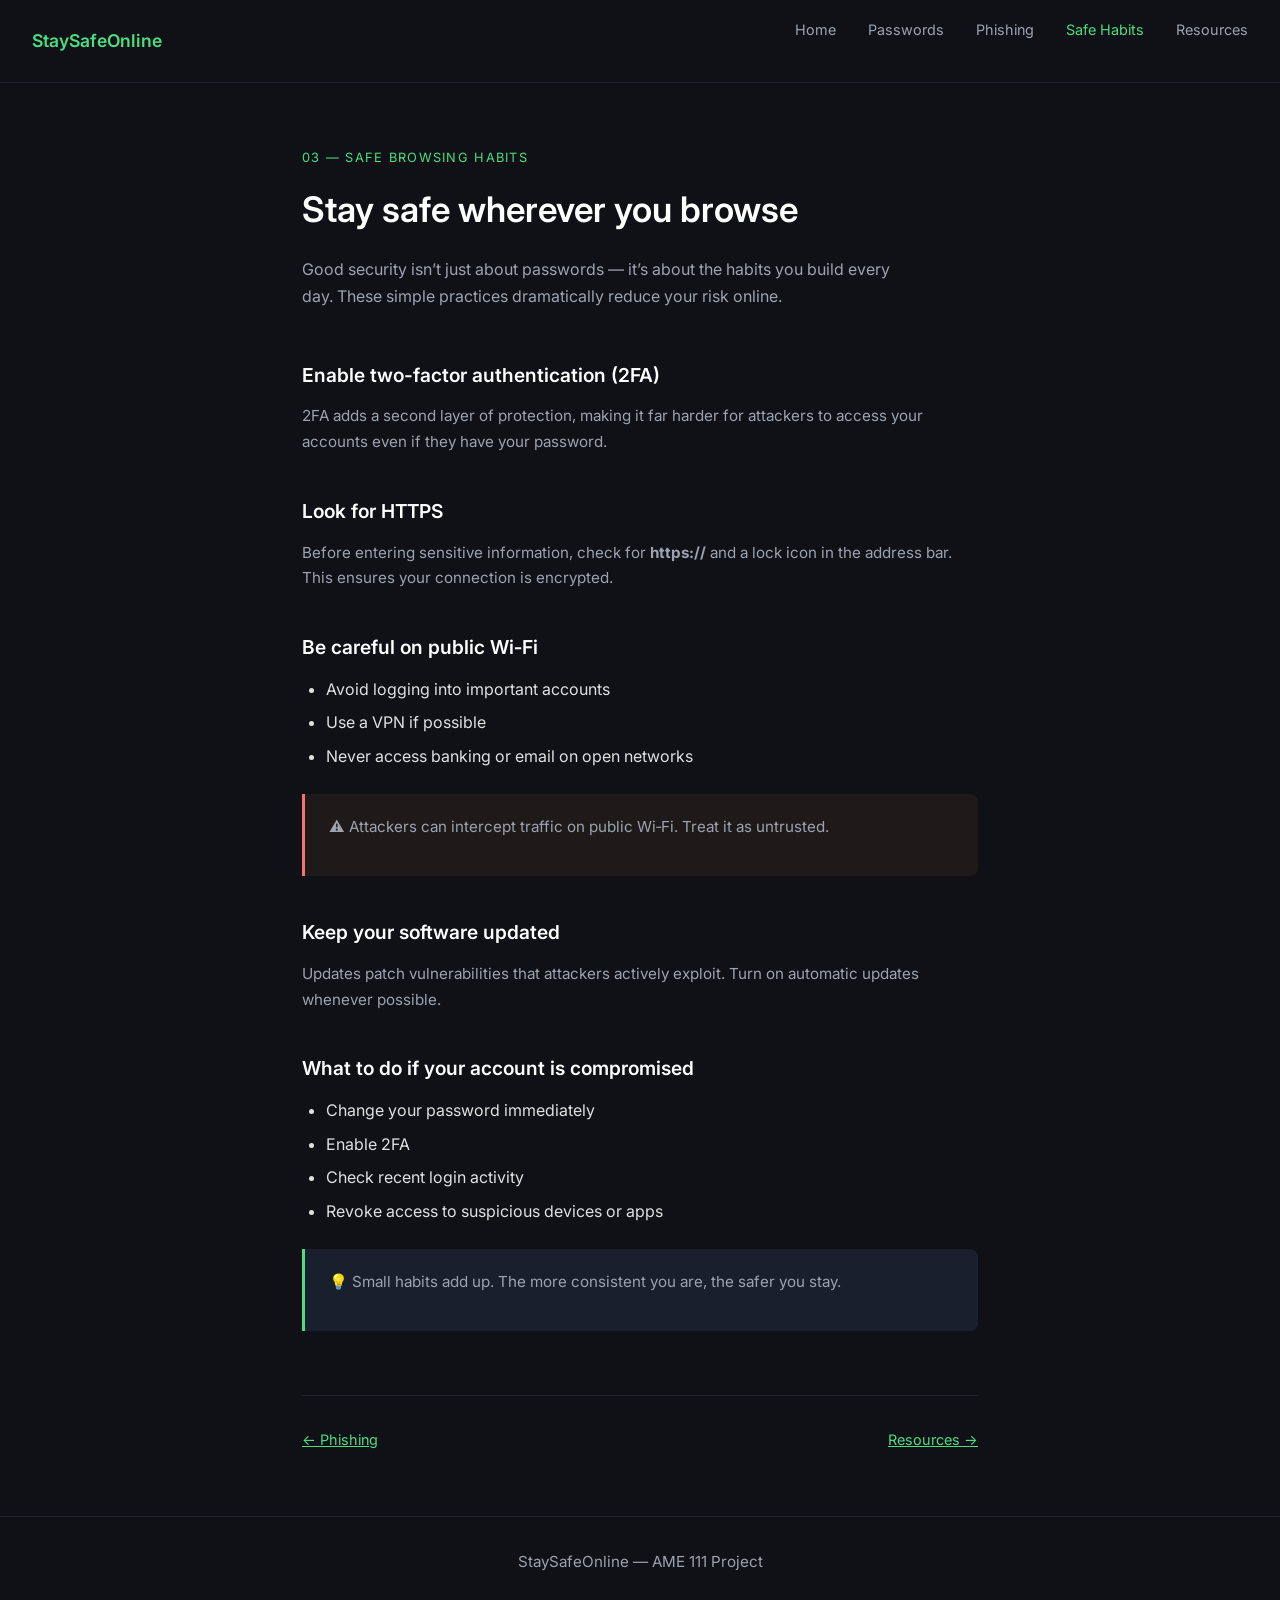
==== habits.html @ 6664ee90 "completed website" ====
<!DOCTYPE html>
<html lang="en">
<head>
  <meta charset="UTF-8">
  <meta name="viewport" content="width=device-width, initial-scale=1.0">
  <title>Safe Habits — StaySafeOnline</title>
  <link href="https://fonts.googleapis.com/css2?family=Inter:wght@300;400;600&display=swap" rel="stylesheet">
  <style>
    * { box-sizing: border-box; margin: 0; padding: 0; }
    body { font-family: 'Inter', sans-serif; background: #0f1117; color: #e0e0e0; line-height: 1.7; }
    nav { background: #0f1117; border-bottom: 1px solid #1e2330; padding: 1rem 2rem; display: flex; align-items: center; justify-content: space-between; position: sticky; top: 0; z-index: 10; }
    .logo { font-size: 1.1rem; font-weight: 600; color: #4ade80; text-decoration: none; }
    nav ul { list-style: none; display: flex; gap: 2rem; }
    nav a { color: #9ca3af; text-decoration: none; font-size: 0.9rem; transition: color 0.2s; }
    nav a:hover, nav a.active { color: #4ade80; }

    .page { max-width: 740px; margin: 0 auto; padding: 4rem 2rem; }
    .page-label { font-size: 0.8rem; color: #4ade80; letter-spacing: 0.1em; margin-bottom: 0.75rem; }
    h1 { font-size: 2.2rem; font-weight: 600; color: #fff; margin-bottom: 1rem; }
    .intro { color: #9ca3af; font-size: 1rem; margin-bottom: 3rem; max-width: 600px; }

    h2 { font-size: 1.2rem; font-weight: 600; color: #fff; margin: 2.5rem 0 0.75rem; }
    p { color: #9ca3af; font-size: 0.95rem; margin-bottom: 1rem; }
    a { color: #4ade80; }

    ul { padding-left: 1.5rem; margin-bottom: 1rem; }
    ul li { margin-bottom: 0.4rem; }

    .tip-box { background: #1a1f2e; border-left: 3px solid #4ade80; border-radius: 0 8px 8px 0; padding: 1.25rem 1.5rem; margin: 1.5rem 0; }
    .warn-box { background: #1f1a1a; border-left: 3px solid #f87171; border-radius: 0 8px 8px 0; padding: 1.25rem 1.5rem; margin: 1.5rem 0; }

    .nav-links { display: flex; justify-content: space-between; margin-top: 4rem; padding-top: 2rem; border-top: 1px solid #1e2330; }
    .nav-links a { color: #4ade80; font-size: 0.9rem; }

    footer { border-top: 1px solid #1e2330; text-align: center; padding: 2rem; color: #6b7280; font-size: 0.82rem; }
  </style>
</head>
<body>

  <nav>
    <a href="index.html" class="logo">StaySafeOnline</a>
    <ul>
        <li><a href="index.html">Home</a></li>
      <li><a href="passwords.html">Passwords</a></li>
      <li><a href="phishing.html">Phishing</a></li>
      <li><a href="habits.html" class="active">Safe Habits</a></li>
      <li><a href="resources.html">Resources</a></li>
    </ul>
  </nav>

  <div class="page">
    <div class="page-label">03 — SAFE BROWSING HABITS</div>
    <h1>Stay safe wherever you browse</h1>
    <p class="intro">Good security isn’t just about passwords — it’s about the habits you build every day. These simple practices dramatically reduce your risk online.</p>

    <h2>Enable two-factor authentication (2FA)</h2>
    <p>2FA adds a second layer of protection, making it far harder for attackers to access your accounts even if they have your password.</p>

    <h2>Look for HTTPS</h2>
    <p>Before entering sensitive information, check for <strong>https://</strong> and a lock icon in the address bar. This ensures your connection is encrypted.</p>

    <h2>Be careful on public Wi‑Fi</h2>
    <ul>
      <li>Avoid logging into important accounts</li>
      <li>Use a VPN if possible</li>
      <li>Never access banking or email on open networks</li>
    </ul>

    <div class="warn-box">
      <p>⚠️ Attackers can intercept traffic on public Wi‑Fi. Treat it as untrusted.</p>
    </div>

    <h2>Keep your software updated</h2>
    <p>Updates patch vulnerabilities that attackers actively exploit. Turn on automatic updates whenever possible.</p>

    <h2>What to do if your account is compromised</h2>
    <ul>
      <li>Change your password immediately</li>
      <li>Enable 2FA</li>
      <li>Check recent login activity</li>
      <li>Revoke access to suspicious devices or apps</li>
    </ul>

    <div class="tip-box">
      <p>💡 Small habits add up. The more consistent you are, the safer you stay.</p>
    </div>

    <div class="nav-links">
      <a href="phishing.html">← Phishing</a>
      <a href="resources.html">Resources →</a>
    </div>
  </div>

  <footer>
    <p>StaySafeOnline — AME 111 Project</p>
  </footer>

</body>
</html>
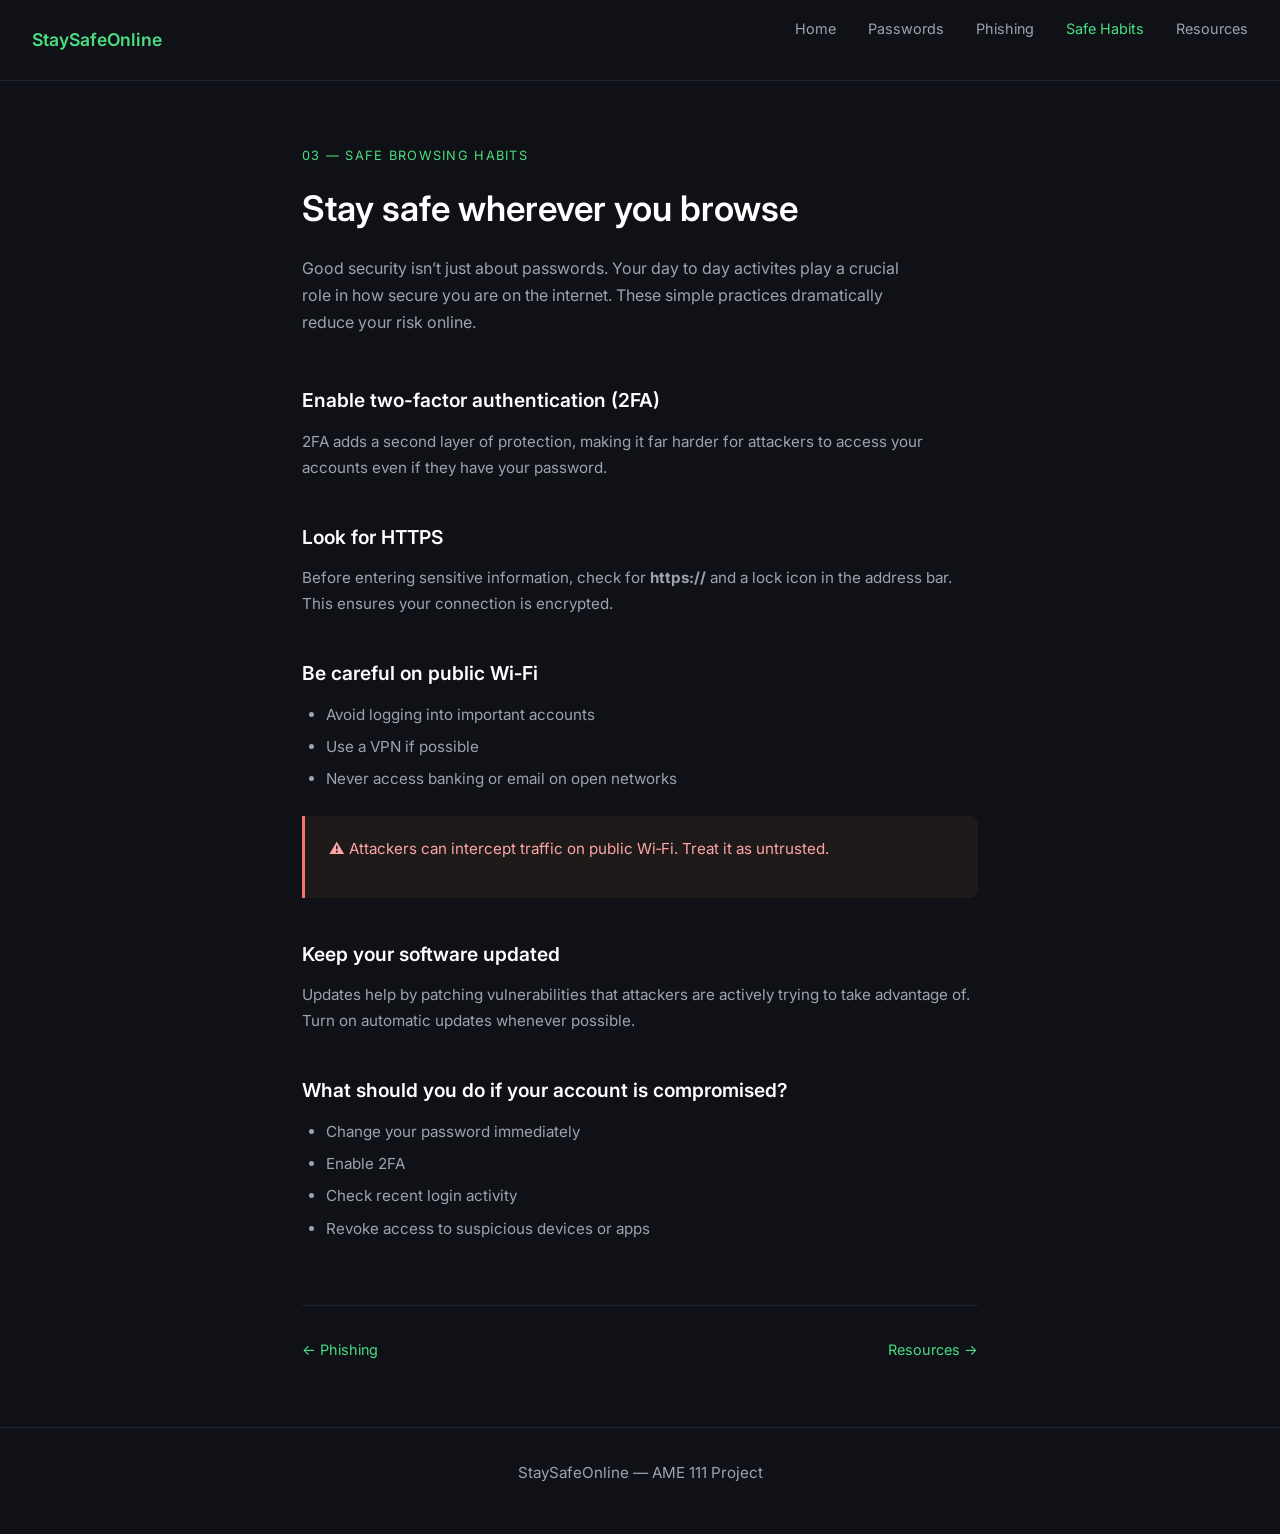
==== commit 4fe8d9df: "Added style.css file for styling accross the whole website" ====
--- a/habits.html
+++ b/habits.html
@@ -5,35 +5,7 @@
   <meta name="viewport" content="width=device-width, initial-scale=1.0">
   <title>Safe Habits — StaySafeOnline</title>
   <link href="https://fonts.googleapis.com/css2?family=Inter:wght@300;400;600&display=swap" rel="stylesheet">
-  <style>
-    * { box-sizing: border-box; margin: 0; padding: 0; }
-    body { font-family: 'Inter', sans-serif; background: #0f1117; color: #e0e0e0; line-height: 1.7; }
-    nav { background: #0f1117; border-bottom: 1px solid #1e2330; padding: 1rem 2rem; display: flex; align-items: center; justify-content: space-between; position: sticky; top: 0; z-index: 10; }
-    .logo { font-size: 1.1rem; font-weight: 600; color: #4ade80; text-decoration: none; }
-    nav ul { list-style: none; display: flex; gap: 2rem; }
-    nav a { color: #9ca3af; text-decoration: none; font-size: 0.9rem; transition: color 0.2s; }
-    nav a:hover, nav a.active { color: #4ade80; }
-
-    .page { max-width: 740px; margin: 0 auto; padding: 4rem 2rem; }
-    .page-label { font-size: 0.8rem; color: #4ade80; letter-spacing: 0.1em; margin-bottom: 0.75rem; }
-    h1 { font-size: 2.2rem; font-weight: 600; color: #fff; margin-bottom: 1rem; }
-    .intro { color: #9ca3af; font-size: 1rem; margin-bottom: 3rem; max-width: 600px; }
-
-    h2 { font-size: 1.2rem; font-weight: 600; color: #fff; margin: 2.5rem 0 0.75rem; }
-    p { color: #9ca3af; font-size: 0.95rem; margin-bottom: 1rem; }
-    a { color: #4ade80; }
-
-    ul { padding-left: 1.5rem; margin-bottom: 1rem; }
-    ul li { margin-bottom: 0.4rem; }
-
-    .tip-box { background: #1a1f2e; border-left: 3px solid #4ade80; border-radius: 0 8px 8px 0; padding: 1.25rem 1.5rem; margin: 1.5rem 0; }
-    .warn-box { background: #1f1a1a; border-left: 3px solid #f87171; border-radius: 0 8px 8px 0; padding: 1.25rem 1.5rem; margin: 1.5rem 0; }
-
-    .nav-links { display: flex; justify-content: space-between; margin-top: 4rem; padding-top: 2rem; border-top: 1px solid #1e2330; }
-    .nav-links a { color: #4ade80; font-size: 0.9rem; }
-
-    footer { border-top: 1px solid #1e2330; text-align: center; padding: 2rem; color: #6b7280; font-size: 0.82rem; }
-  </style>
+  <link rel="stylesheet" href="style.css">
 </head>
 <body>
 
@@ -51,7 +23,7 @@
   <div class="page">
     <div class="page-label">03 — SAFE BROWSING HABITS</div>
     <h1>Stay safe wherever you browse</h1>
-    <p class="intro">Good security isn’t just about passwords — it’s about the habits you build every day. These simple practices dramatically reduce your risk online.</p>
+    <p class="intro">Good security isn’t just about passwords. Your day to day activites play a crucial role in how secure you are on the internet. These simple practices dramatically reduce your risk online.</p>
 
     <h2>Enable two-factor authentication (2FA)</h2>
     <p>2FA adds a second layer of protection, making it far harder for attackers to access your accounts even if they have your password.</p>
@@ -71,9 +43,9 @@
     </div>
 
     <h2>Keep your software updated</h2>
-    <p>Updates patch vulnerabilities that attackers actively exploit. Turn on automatic updates whenever possible.</p>
+    <p>Updates help by patching vulnerabilities that attackers are actively trying to take advantage of. Turn on automatic updates whenever possible.</p>
 
-    <h2>What to do if your account is compromised</h2>
+    <h2>What should you do if your account is compromised?</h2>
     <ul>
       <li>Change your password immediately</li>
       <li>Enable 2FA</li>
@@ -81,9 +53,7 @@
       <li>Revoke access to suspicious devices or apps</li>
     </ul>
 
-    <div class="tip-box">
-      <p>💡 Small habits add up. The more consistent you are, the safer you stay.</p>
-    </div>
+
 
     <div class="nav-links">
       <a href="phishing.html">← Phishing</a>
--- a/style.css
+++ b/style.css
@@ -0,0 +1,318 @@
+/* =========================================
+   GLOBAL RESET & BASE STYLES
+   ========================================= */
+* {
+  box-sizing: border-box;
+  margin: 0;
+  padding: 0;
+}
+
+body {
+  font-family: 'Inter', sans-serif;
+  background: #0f1117;
+  color: #e0e0e0;
+  line-height: 1.7;
+}
+
+a {
+  color: #4ade80;
+  text-decoration: none;
+}
+
+/* =========================================
+   NAVIGATION
+   ========================================= */
+nav {
+  background: #0f1117;
+  border-bottom: 1px solid #1e2330;
+  padding: 1rem 2rem;
+  display: flex;
+  align-items: center;
+  justify-content: space-between;
+  position: sticky;
+  top: 0;
+  z-index: 10;
+}
+
+.logo {
+  font-size: 1.1rem;
+  font-weight: 600;
+  color: #4ade80;
+}
+
+nav ul {
+  list-style: none;
+  display: flex;
+  gap: 2rem;
+}
+
+nav a {
+  color: #9ca3af;
+  font-size: 0.9rem;
+  transition: color 0.2s;
+}
+
+nav a:hover,
+nav a.active {
+  color: #4ade80;
+}
+
+/* =========================================
+   FOOTER
+   ========================================= */
+footer {
+  border-top: 1px solid #1e2330;
+  text-align: center;
+  padding: 2rem;
+  color: #6b7280;
+  font-size: 0.82rem;
+}
+
+footer a {
+  color: #4ade80;
+}
+
+/* =========================================
+   HOMEPAGE — HERO SECTION
+   ========================================= */
+.hero {
+  max-width: 700px;
+  margin: 6rem auto;
+  padding: 0 2rem;
+  text-align: center;
+}
+
+.hero h1 {
+  font-size: 2.8rem;
+  font-weight: 600;
+  color: #ffffff;
+  margin-bottom: 1rem;
+}
+
+.hero h1 span {
+  color: #4ade80;
+}
+
+.hero p {
+  color: #9ca3af;
+  font-size: 1.05rem;
+  margin-bottom: 2.5rem;
+}
+
+/* =========================================
+   HOMEPAGE — BUTTONS
+   ========================================= */
+.btn {
+  display: inline-block;
+  background: #4ade80;
+  color: #0f1117;
+  font-weight: 600;
+  padding: 12px 28px;
+  border-radius: 6px;
+  text-decoration: none;
+  font-size: 0.95rem;
+  transition: background 0.2s;
+  margin: 0.25rem;
+}
+
+.btn:hover {
+  background: #22c55e;
+}
+
+.btn-outline {
+  background: transparent;
+  color: #4ade80;
+  border: 1px solid #4ade80;
+}
+
+.btn-outline:hover {
+  background: rgba(74, 222, 128, 0.1);
+}
+
+/* =========================================
+   HOMEPAGE — CARDS GRID
+   ========================================= */
+.cards {
+  display: grid;
+  grid-template-columns: repeat(auto-fit, minmax(260px, 1fr));
+  gap: 1.5rem;
+  max-width: 1000px;
+  margin: 0 auto 6rem;
+  padding: 0 2rem;
+}
+
+/* Center the 4th card */
+.cards a:last-child {
+  grid-column: 1 / -1;
+  max-width: 260px;
+  justify-self: center;
+}
+
+.card {
+  background: #1a1f2e;
+  border: 1px solid #1e2330;
+  border-radius: 10px;
+  padding: 1.75rem;
+  text-decoration: none;
+  display: block;
+  transition: border-color 0.2s, transform 0.2s;
+}
+
+.card:hover {
+  border-color: #4ade80;
+  transform: translateY(-2px);
+}
+
+.card-icon {
+  font-size: 1.5rem;
+  margin-bottom: 1rem;
+}
+
+.card h3 {
+  color: #ffffff;
+  font-size: 1rem;
+  font-weight: 600;
+  margin-bottom: 0.5rem;
+}
+
+.card p {
+  color: #9ca3af;
+  font-size: 0.88rem;
+}
+
+/* =========================================
+   INNER PAGES — PAGE LAYOUT
+   ========================================= */
+.page {
+  max-width: 740px;
+  margin: 0 auto;
+  padding: 4rem 2rem;
+}
+
+.page-label {
+  font-size: 0.8rem;
+  color: #4ade80;
+  letter-spacing: 0.1em;
+  margin-bottom: 0.75rem;
+}
+
+h1 {
+  font-size: 2.2rem;
+  font-weight: 600;
+  color: #fff;
+  margin-bottom: 1rem;
+}
+
+.intro {
+  color: #9ca3af;
+  font-size: 1rem;
+  margin-bottom: 3rem;
+  max-width: 600px;
+}
+
+h2 {
+  font-size: 1.2rem;
+  font-weight: 600;
+  color: #fff;
+  margin: 2.5rem 0 0.75rem;
+}
+
+p {
+  color: #9ca3af;
+  font-size: 0.95rem;
+  margin-bottom: 1rem;
+}
+
+ul {
+  color: #9ca3af;
+  font-size: 0.95rem;
+  padding-left: 1.5rem;
+  margin-bottom: 1rem;
+}
+
+ul li {
+  margin-bottom: 0.4rem;
+}
+
+/* =========================================
+   INNER PAGES — TIP & WARNING BOXES
+   ========================================= */
+.tip-box {
+  background: #1a1f2e;
+  border-left: 3px solid #4ade80;
+  border-radius: 0 8px 8px 0;
+  padding: 1.25rem 1.5rem;
+  margin: 1.5rem 0;
+}
+
+.warn-box {
+  background: #1f1a1a;
+  border-left: 3px solid #f87171;
+  border-radius: 0 8px 8px 0;
+  padding: 1.25rem 1.5rem;
+  margin: 1.5rem 0;
+}
+
+.warn-box p {
+  color: #fca5a5;
+}
+
+/* =========================================
+   INNER PAGES — IMAGES
+   ========================================= */
+.img-wrap {
+  margin: 2rem 0;
+}
+
+.img-wrap img {
+  width: 100%;
+  border-radius: 8px;
+  border: 1px solid #1e2330;
+}
+
+.img-caption {
+  font-size: 0.78rem;
+  color: #6b7280;
+  margin-top: 0.5rem;
+}
+
+/* =========================================
+   PHISHING PAGE — RED FLAGS GRID
+   ========================================= */
+.red-flags {
+  display: grid;
+  grid-template-columns: repeat(auto-fit, minmax(200px, 1fr));
+  gap: 1rem;
+  margin: 1.5rem 0;
+}
+
+.flag {
+  background: #1a1f2e;
+  border: 1px solid #1e2330;
+  border-radius: 8px;
+  padding: 1rem;
+  font-size: 0.88rem;
+  color: #9ca3af;
+}
+
+.flag strong {
+  color: #f87171;
+  display: block;
+  margin-bottom: 0.25rem;
+}
+
+/* =========================================
+   INNER PAGES — NAV LINKS
+   ========================================= */
+.nav-links {
+  display: flex;
+  justify-content: space-between;
+  margin-top: 4rem;
+  padding-top: 2rem;
+  border-top: 1px solid #1e2330;
+}
+
+.nav-links a {
+  color: #4ade80;
+  font-size: 0.9rem;
+}
